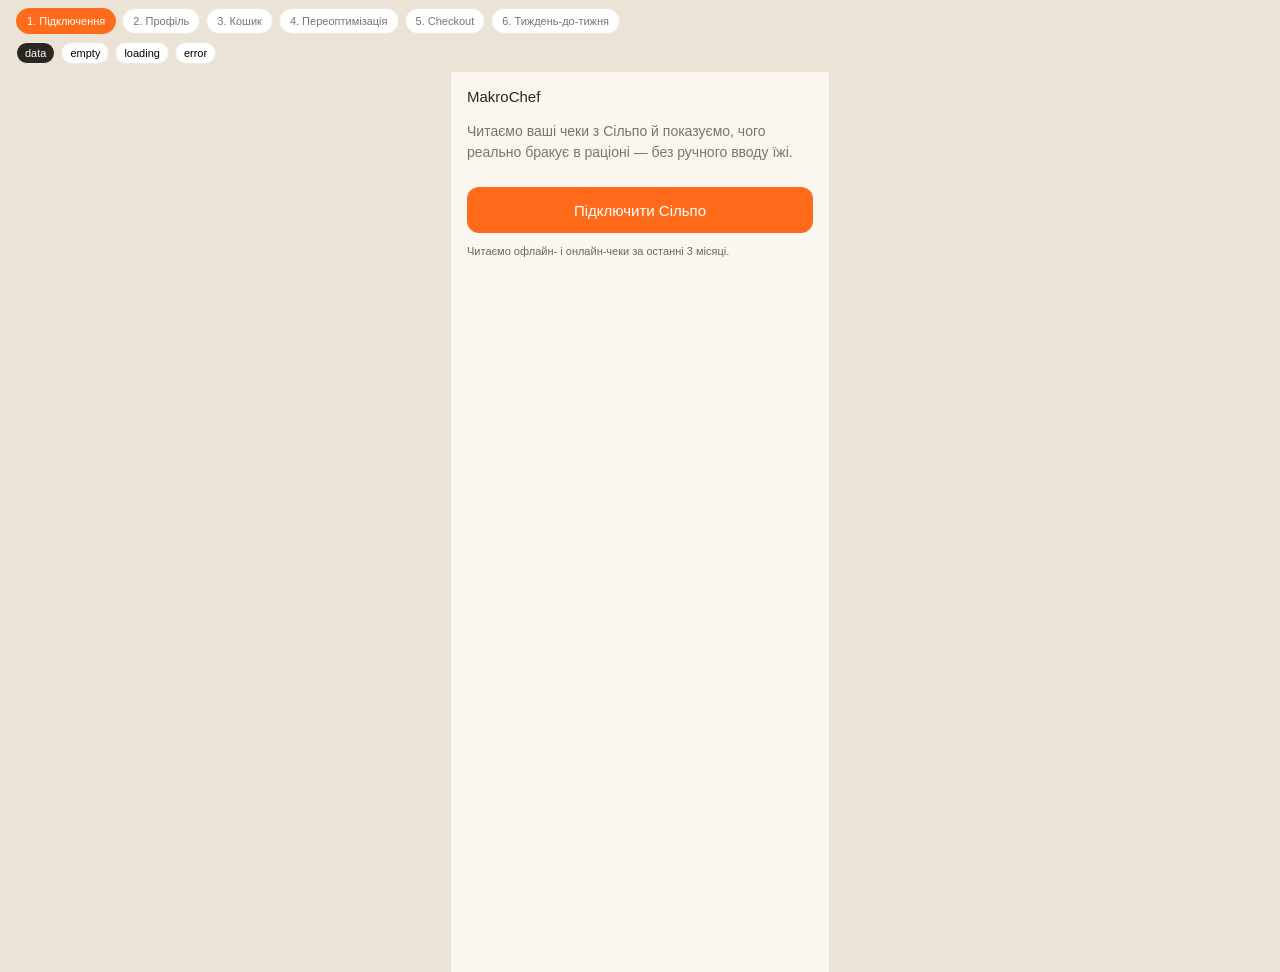
==== web/app/index.html @ bba3b5eb "feat(ui): Telegram Mini App on mocks - all 6 screens (TASKS.md 8.2) - web/app/: connection, profile," ====
<!doctype html>
<html lang="uk">
<head>
<meta charset="utf-8" />
<meta name="viewport" content="width=device-width, initial-scale=1" />
<title>MakroChef</title>
<link rel="stylesheet" href="app.css" />
</head>
<body>

<!-- Dev-only controls: NOT part of the real Mini App chrome, just so all 6 screens and their
     3 data states (empty/loading/error) can be checked locally without a live account
     (TASKS.md 8.2 gate). Telegram itself picks the one real screen at a time. -->
<div class="dev-nav" id="devNav"></div>
<div class="dev-state-switch" id="devStateSwitch"></div>

<div class="phone">
  <section class="screen" id="screen-1" data-title="1. Підключення"></section>
  <section class="screen" id="screen-2" data-title="2. Профіль" hidden></section>
  <section class="screen" id="screen-3" data-title="3. Кошик" hidden></section>
  <section class="screen" id="screen-4" data-title="4. Переоптимізація" hidden></section>
  <section class="screen" id="screen-5" data-title="5. Checkout" hidden></section>
  <section class="screen" id="screen-6" data-title="6. Тиждень-до-тижня" hidden></section>
</div>

<script src="mocks.js"></script>
<script src="app.js"></script>
</body>
</html>
---- web/app/app.css ----
@import url("../tokens/tokens.css");

* { box-sizing: border-box; }

html, body {
  margin: 0;
  background: var(--border-screen);
  font-family: -apple-system, BlinkMacSystemFont, "Segoe UI", Roboto, sans-serif;
  color: var(--text);
}

.phone {
  max-width: 380px;
  min-width: 340px;
  margin: 0 auto;
  background: var(--bg);
  min-height: 100vh;
  display: flex;
  flex-direction: column;
  border-left: 1px solid var(--border-screen);
  border-right: 1px solid var(--border-screen);
}

.screen {
  flex: 1;
  padding: 16px;
  padding-bottom: 96px; /* room for sticky bottom bar */
}

.screen[hidden] { display: none; }

/* ---- typography ---- */
h1.app-title { font-size: 15px; font-weight: 500; margin: 0 0 16px; }
.section-title {
  font-size: 11px;
  letter-spacing: .04em;
  text-transform: uppercase;
  color: var(--text-muted);
  margin: 20px 0 8px;
}
.section-title:first-child { margin-top: 0; }
.big-number { font-size: 32px; font-weight: 500; }
.compare-number { font-size: 19px; font-weight: 500; }
.delta { font-size: 11px; color: var(--text-compare); }
.delta.good { color: var(--success); }

/* ---- metric card ---- */
.metric-card {
  background: var(--card);
  border: 1px solid var(--border-card);
  border-left: 3px solid var(--accent);
  border-radius: var(--r-card);
  border-top-left-radius: 0;
  border-bottom-left-radius: 0;
  padding: 10px 12px;
  margin-bottom: 12px;
}
.metric-card .label { font-size: 12px; color: var(--text-2); margin-bottom: 4px; }
.metric-card .value { font-size: 20px; font-weight: 500; }
.metric-card .value .of { font-size: 14px; color: var(--text-compare); font-weight: 400; }
.metric-card .gap-line { font-size: 11px; color: var(--text-muted); margin-top: 2px; }

/* ---- source bar (стек-бар "звідки береться") ---- */
.source-bar { display: flex; height: 8px; border-radius: 4px; overflow: hidden; margin: 8px 0; }
.source-bar span { display: block; }
.source-legend { display: flex; gap: 12px; flex-wrap: wrap; font-size: 11px; color: var(--text-2); margin-bottom: 4px; }
.source-legend .dot { display: inline-block; width: 8px; height: 8px; border-radius: 50%; margin-right: 4px; }

/* ---- comparison card ---- */
.compare-card {
  background: var(--card);
  border: 1px solid var(--border-card);
  border-radius: var(--r-card);
  padding: 12px;
  margin-bottom: 12px;
}
.compare-row { display: flex; align-items: center; justify-content: space-between; }
.compare-row .arrow { color: var(--text-muted); padding: 0 8px; }
.compare-delta { margin-top: 8px; font-size: 12px; }

/* ---- swap row ---- */
.swap-row { padding: 10px 0; border-bottom: 1px solid var(--border-card); }
.swap-row:last-child { border-bottom: none; }
.swap-old { text-decoration: line-through; color: var(--text-muted); font-size: 12px; }
.swap-new { font-weight: 500; font-size: 13px; }
.swap-gain { font-size: 11px; color: var(--success); margin-top: 2px; }
.swap-gain.compromise { color: var(--text-compare); }

/* ---- reoptimization banner ---- */
.banner {
  background: var(--accent-plate);
  color: var(--on-plate);
  border-left: 3px solid var(--accent);
  border-radius: var(--r-card);
  border-top-left-radius: 0;
  border-bottom-left-radius: 0;
  padding: 10px 12px;
  font-size: 13px;
  margin-bottom: 12px;
}
.banner b { font-weight: 500; }

/* ---- price breakdown ---- */
.price-breakdown { background: var(--card); border: 1px solid var(--border-card); border-radius: var(--r-card); padding: 12px; }
.price-line { display: flex; justify-content: space-between; font-size: 13px; padding: 4px 0; }
.price-line.discount { color: var(--success); }
.price-line.total { border-top: 1px solid var(--border-card); margin-top: 8px; padding-top: 10px; font-size: 20px; font-weight: 500; color: var(--accent-text); }

/* ---- bottom bar ---- */
.bottom-bar {
  position: fixed;
  bottom: 0; left: 50%; transform: translateX(-50%);
  width: 100%; max-width: 380px; min-width: 340px;
  background: var(--card);
  border-top: 1px solid var(--border-card);
  padding: 12px 16px;
  display: flex;
  gap: 8px;
}
.btn {
  height: var(--h-btn);
  border-radius: var(--r-btn);
  border: none;
  font-size: 15px;
  font-weight: 500;
  min-width: 44px;
  cursor: pointer;
}
.btn-primary { flex: 1; background: var(--accent); color: var(--card); }
.btn-secondary { width: 96px; background: var(--card); color: var(--text); border: 1px solid var(--border-card); }

/* ---- nav (dev-only, not part of the real app chrome) ---- */
.dev-nav { display: flex; flex-wrap: wrap; gap: 6px; padding: 8px 16px; background: var(--border-screen); }
.dev-nav button {
  font-size: 11px; padding: 6px 10px; border-radius: var(--r-pill);
  border: 1px solid var(--border-card); background: var(--card); color: var(--text-2); cursor: pointer;
}
.dev-nav button.active { background: var(--accent); color: var(--card); border-color: var(--accent); }
.dev-state-switch { display: flex; gap: 6px; padding: 0 16px 8px; background: var(--border-screen); }
.dev-state-switch button { font-size: 11px; padding: 4px 8px; border-radius: var(--r-pill); border: 1px solid var(--border-card); background: var(--card); cursor: pointer; }
.dev-state-switch button.active { background: var(--text); color: var(--bg); }

/* ---- empty / loading / error states ---- */
.state-empty, .state-error { text-align: center; padding: 48px 16px; color: var(--text-muted); }
.state-error { color: var(--accent-text); }
.skeleton { background: linear-gradient(90deg, var(--border-card) 25%, var(--card) 50%, var(--border-card) 75%); background-size: 200% 100%; animation: shimmer 1.2s infinite; border-radius: var(--r-card); height: 56px; margin-bottom: 12px; }
@keyframes shimmer { 0% { background-position: 200% 0; } 100% { background-position: -200% 0; } }
.retry-btn { margin-top: 12px; height: 44px; padding: 0 16px; border-radius: var(--r-btn); border: 1px solid var(--border-card); background: var(--card); color: var(--text); cursor: pointer; }
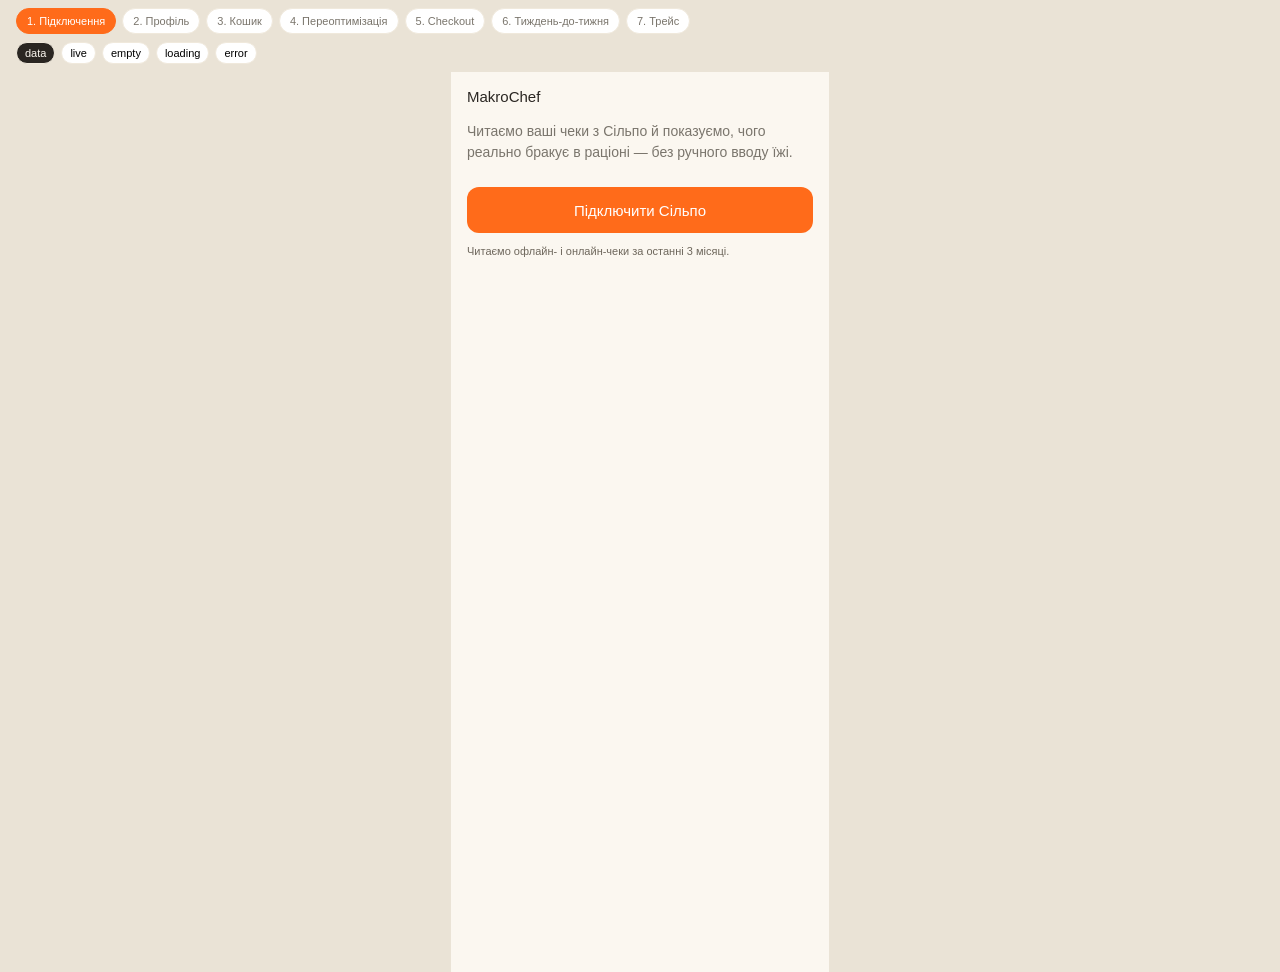
==== commit 189030c9: "feat(8.3): add live trace panel screen, closing the previously unreachable gate - Screen 7 "Трейс" i" ====
--- a/web/app/index.html
+++ b/web/app/index.html
@@ -21,6 +21,7 @@
   <section class="screen" id="screen-4" data-title="4. Переоптимізація" hidden></section>
   <section class="screen" id="screen-5" data-title="5. Checkout" hidden></section>
   <section class="screen" id="screen-6" data-title="6. Тиждень-до-тижня" hidden></section>
+  <section class="screen" id="screen-7" data-title="7. Трейс" data-theme="dark" hidden></section>
 </div>
 
 <script src="mocks.js"></script>
--- a/web/app/app.css
+++ b/web/app/app.css
@@ -10,8 +10,8 @@
 }
 
 .phone {
+  width: 100%;
   max-width: 380px;
-  min-width: 340px;
   margin: 0 auto;
   background: var(--bg);
   min-height: 100vh;
@@ -110,7 +110,7 @@
 .bottom-bar {
   position: fixed;
   bottom: 0; left: 50%; transform: translateX(-50%);
-  width: 100%; max-width: 380px; min-width: 340px;
+  width: 100%; max-width: 380px;
   background: var(--card);
   border-top: 1px solid var(--border-card);
   padding: 12px 16px;
@@ -146,3 +146,27 @@
 .skeleton { background: linear-gradient(90deg, var(--border-card) 25%, var(--card) 50%, var(--border-card) 75%); background-size: 200% 100%; animation: shimmer 1.2s infinite; border-radius: var(--r-card); height: 56px; margin-bottom: 12px; }
 @keyframes shimmer { 0% { background-position: 200% 0; } 100% { background-position: -200% 0; } }
 .retry-btn { margin-top: 12px; height: 44px; padding: 0 16px; border-radius: var(--r-btn); border: 1px solid var(--border-card); background: var(--card); color: var(--text); cursor: pointer; }
+
+/* ---- trace log (TASKS.md 8.3, dark theme only) ---- */
+#screen-7 { background: var(--bg); color: var(--text); }
+.trace-log { font-family: "SFMono-Regular", Consolas, "Liberation Mono", Menlo, monospace; font-size: 11px; }
+.trace-row {
+  display: grid;
+  grid-template-columns: 64px 1fr auto auto;
+  gap: 8px;
+  padding: 6px 8px;
+  border-bottom: 1px solid var(--border-card);
+  color: var(--text-2);
+  align-items: center;
+}
+.trace-time { color: var(--text-muted); }
+.trace-tool { color: var(--text); overflow-wrap: anywhere; }
+.trace-status { color: var(--text-muted); }
+.trace-duration { color: var(--text-muted); text-align: right; }
+.trace-row-highlight {
+  background: var(--accent-plate);
+  color: var(--on-plate);
+  border-left: 3px solid var(--accent);
+  border-radius: 0 var(--r-card) var(--r-card) 0;
+}
+.trace-row-highlight .trace-tool, .trace-row-highlight .trace-status, .trace-row-highlight .trace-time, .trace-row-highlight .trace-duration { color: var(--on-plate); }
